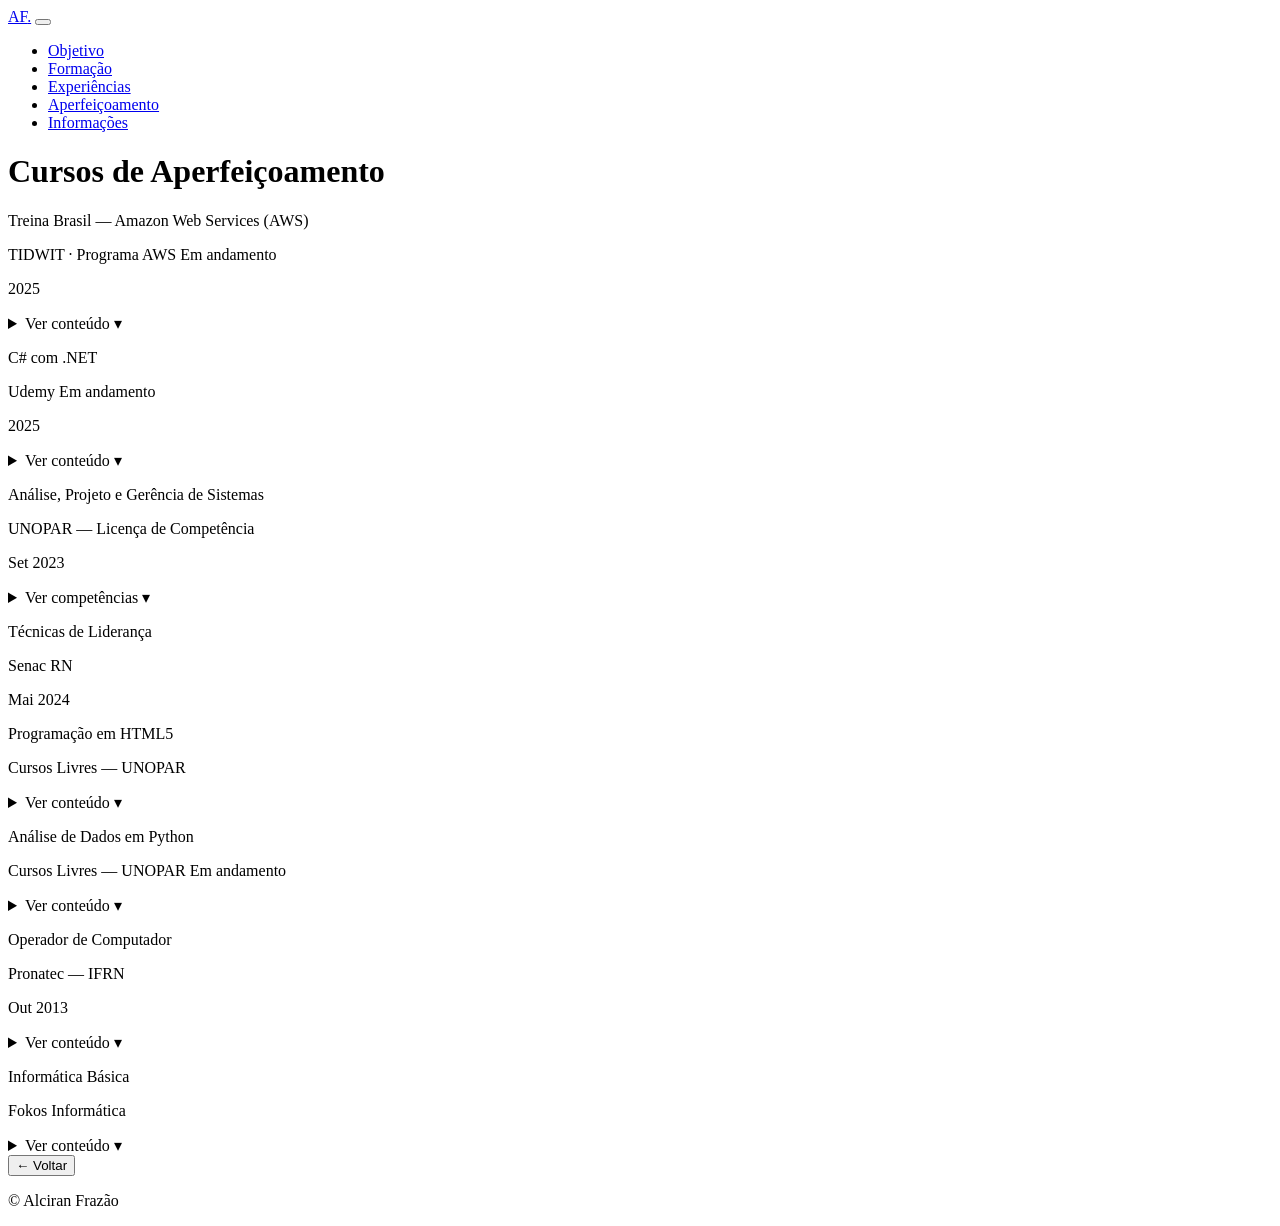
==== menu/cursos.html @ 59b2e838 "Add cursos.html for course details Adicionado a pasta "cursos" pois foi adicionado na pasta menu par" ====
<!DOCTYPE html>
<html lang="pt-BR">
  <head>
    <meta charset="UTF-8" />
    <meta name="viewport" content="width=device-width, initial-scale=1.0" />
    <title>Aperfeiçoamento | Alciran Frazão</title>
    <link rel="preconnect" href="https://fonts.googleapis.com" />
    <link href="https://fonts.googleapis.com/css2?family=Space+Mono:wght@400;700&family=DM+Sans:wght@300;400;600&display=swap" rel="stylesheet" />
    <link rel="stylesheet" href="../css/style.css" />
  </head>
  <body>

    <nav class="navbar" id="navbar">
      <a href="../index.html" class="nav-brand">AF<span class="accent">.</span></a>
      <button class="nav-toggle" id="navToggle" aria-label="Abrir menu">
        <span></span><span></span><span></span>
      </button>
      <ul class="nav-links" id="navLinks">
        <li><a href="objetivo.html">Objetivo</a></li>
        <li><a href="formacao.html">Formação</a></li>
        <li><a href="experiencias.html">Experiências</a></li>
        <li><a href="cursos.html">Aperfeiçoamento</a></li>
        <li><a href="informacoes.html">Informações</a></li>
      </ul>
    </nav>

    <div class="page-header">
      <h1>Cursos de Aperfeiçoamento</h1>
    </div>

    <main class="page-content">

      <!-- Cursos mais relevantes para dev primeiro -->

      <div class="card">
        <p class="card-title">Treina Brasil — Amazon Web Services (AWS)</p>
        <p class="card-subtitle">TIDWIT · Programa AWS <span class="tag-andamento">Em andamento</span></p>
        <p class="card-period">2025</p>
        <!-- O <details> permite expandir/recolher — funciona sem JavaScript! -->
        <details class="disciplinas">
          <summary>Ver conteúdo ▾</summary>
          <ul>
            <li>Fundamentos de Cloud Computing</li>
            <li>Serviços AWS (EC2, S3, Lambda)</li>
            <li>Certificado de Participação emitido</li>
          </ul>
        </details>
      </div>

      <div class="card">
        <p class="card-title">C# com .NET</p>
        <p class="card-subtitle">Udemy <span class="tag-andamento">Em andamento</span></p>
        <p class="card-period">2025</p>
        <details class="disciplinas">
          <summary>Ver conteúdo ▾</summary>
          <ul>
            <li>Fundamentos do C#</li>
            <li>Orientação a Objetos</li>
            <li>Desenvolvimento com .NET</li>
            <li>APIs com ASP.NET Core</li>
          </ul>
        </details>
      </div>

      <div class="card">
        <p class="card-title">Análise, Projeto e Gerência de Sistemas</p>
        <p class="card-subtitle">UNOPAR — Licença de Competência</p>
        <p class="card-period">Set 2023</p>
        <details class="disciplinas">
          <summary>Ver competências ▾</summary>
          <ul>
            <li>Business Intelligence (BI)</li>
            <li>Inteligência de negócios</li>
            <li>Gestão de riscos em TI</li>
          </ul>
        </details>
      </div>

      <div class="card">
        <p class="card-title">Técnicas de Liderança</p>
        <p class="card-subtitle">Senac RN</p>
        <p class="card-period">Mai 2024</p>
      </div>

      <div class="card">
        <p class="card-title">Programação em HTML5</p>
        <p class="card-subtitle">Cursos Livres — UNOPAR</p>
        <details class="disciplinas">
          <summary>Ver conteúdo ▾</summary>
          <ul>
            <li>Conceitos e técnicas de HTML5</li>
            <li>Novos elementos e multimídia</li>
            <li>Drag & Drop e Gráficos</li>
          </ul>
        </details>
      </div>

      <div class="card">
        <p class="card-title">Análise de Dados em Python</p>
        <p class="card-subtitle">Cursos Livres — UNOPAR <span class="tag-andamento">Em andamento</span></p>
        <details class="disciplinas">
          <summary>Ver conteúdo ▾</summary>
          <ul>
            <li>Introdução à linguagem Python</li>
            <li>Análise de dados com Python</li>
            <li>Estruturas de dados em Python</li>
          </ul>
        </details>
      </div>

      <div class="card">
        <p class="card-title">Operador de Computador</p>
        <p class="card-subtitle">Pronatec — IFRN</p>
        <p class="card-period">Out 2013</p>
        <details class="disciplinas">
          <summary>Ver conteúdo ▾</summary>
          <ul>
            <li>Apresentação e Editor de Textos</li>
            <li>Planilha Eletrônica</li>
            <li>Internet e Sistema Operacional</li>
            <li>Ética, Cidadania e Relações Interpessoais</li>
          </ul>
        </details>
      </div>

      <div class="card">
        <p class="card-title">Informática Básica</p>
        <p class="card-subtitle">Fokos Informática</p>
        <details class="disciplinas">
          <summary>Ver conteúdo ▾</summary>
          <ul>
            <li>Windows 7-10 e Internet</li>
            <li>Pacote Office</li>
            <li>CorelDraw 12</li>
          </ul>
        </details>
      </div>

      <div class="btn-back-wrapper">
        <button onclick="window.history.back()" class="btn-back">← Voltar</button>
      </div>
    </main>

    <footer class="footer">
      <p>© <span id="anoAtual"></span> Alciran Frazão</p>
    </footer>

    <script src="../js/main.js"></script>
  </body>
</html>
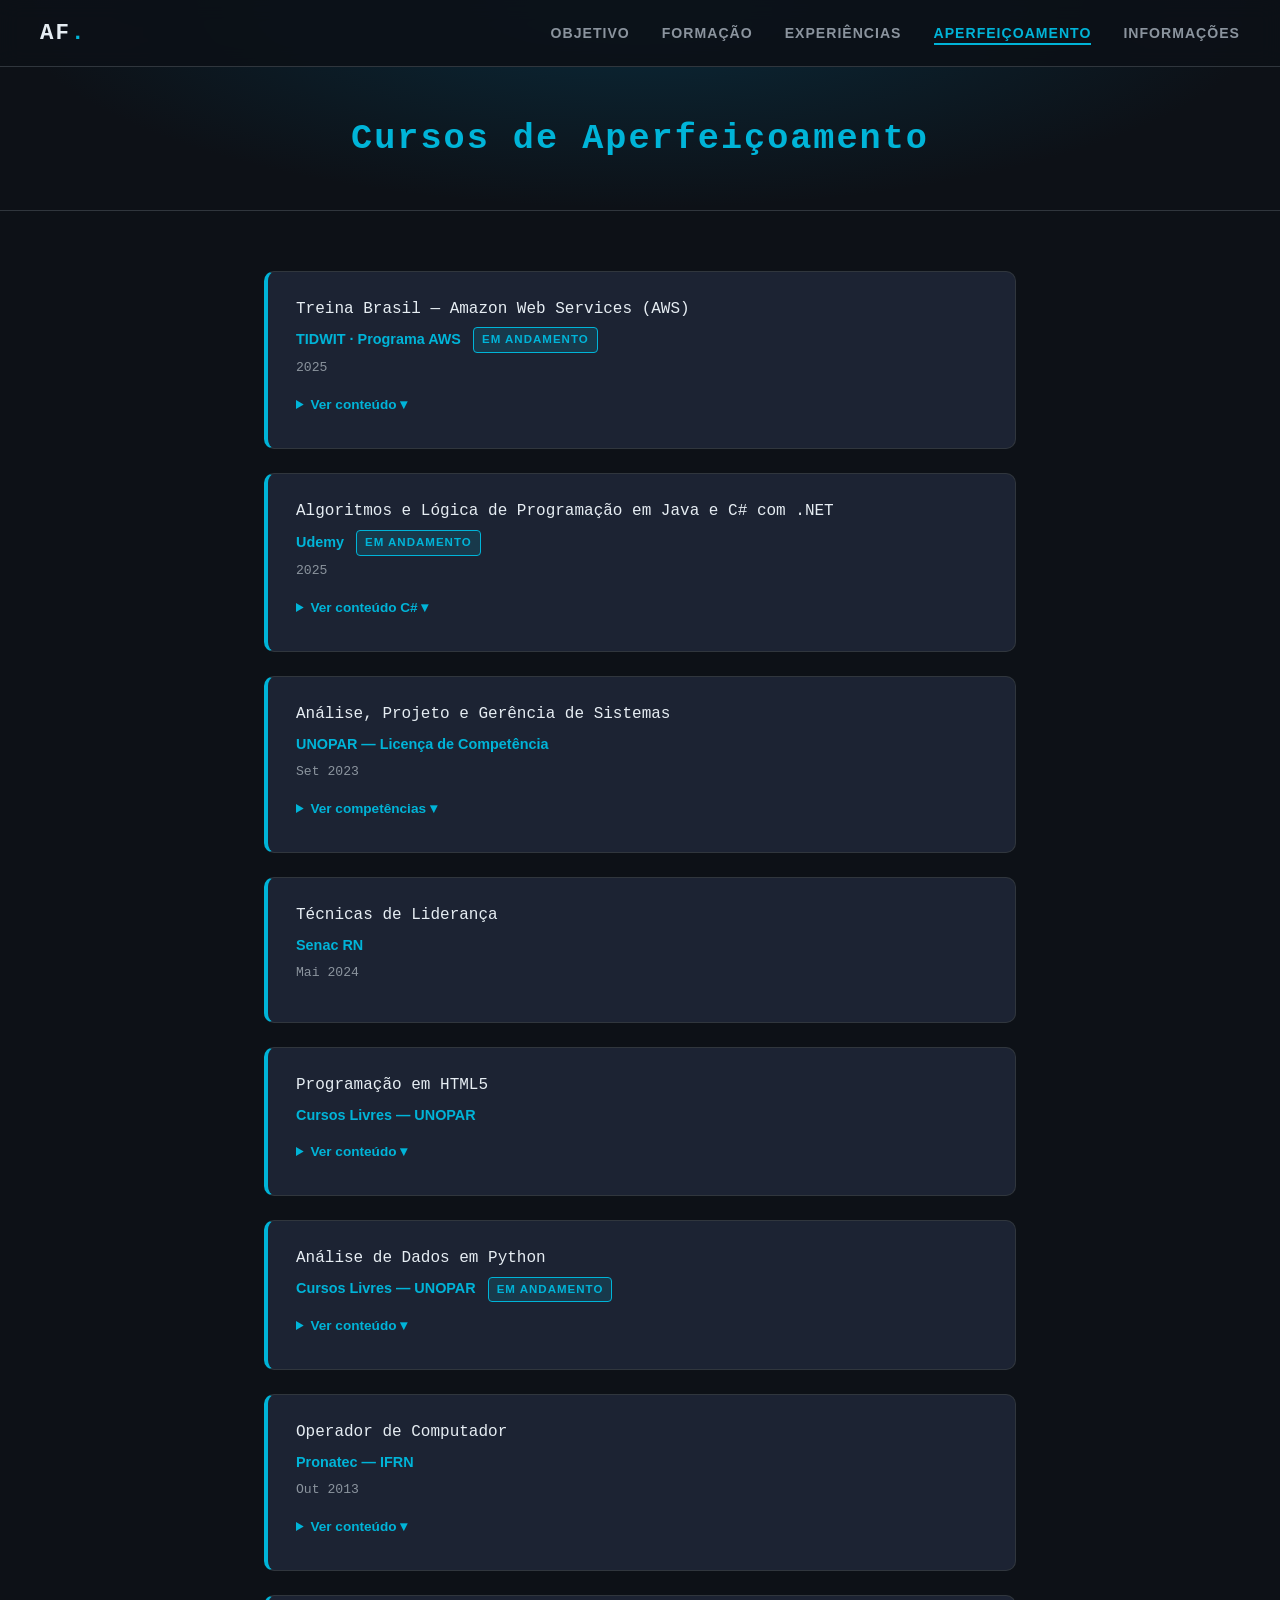
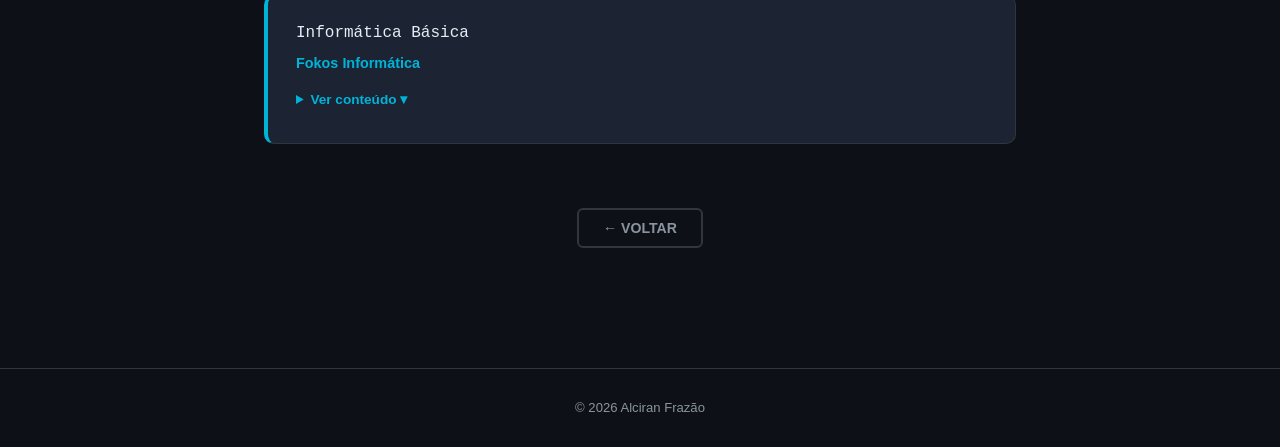
==== commit b90304b1: "Update course content for C# and Java" ====
--- a/menu/cursos.html
+++ b/menu/cursos.html
@@ -48,16 +48,50 @@
       </div>
 
       <div class="card">
-        <p class="card-title">C# com .NET</p>
+        <p class="card-title">Algoritmos e Lógica de Programação em Java e C# com .NET</p>
         <p class="card-subtitle">Udemy <span class="tag-andamento">Em andamento</span></p>
         <p class="card-period">2025</p>
         <details class="disciplinas">
-          <summary>Ver conteúdo ▾</summary>
+          <summary>Ver conteúdo C# ▾</summary>
           <ul>
-            <li>Fundamentos do C#</li>
-            <li>Orientação a Objetos</li>
-            <li>Desenvolvimento com .NET</li>
-            <li>APIs com ASP.NET Core</li>
+            <li>Solução do problema retangulo</li>
+            <li>Solução do problema idades</li>
+            <li>Solução do problema menor_de_tres</li>
+            <li>Solução do problema crescente</li>
+            <li>Solução do problema soma_impares</li>
+            <li>Solução do problema soma_vetor</li>
+            <li>Solução do problema diagonal_negativos</li>
+          </ul>
+          <summary>Ver conteúdo Java ▾</summary>
+          <ul>
+            <li>Solução do problema retangulo</li>
+            <li>Solução do problema idades</li>
+            <li>Solução do problema menor_de_tres</li>
+            <li>Solução do problema crescente</li>
+            <li>Solução do problema soma_impares</li>
+            <li>Solução do problema soma_vetor</li>
+            <li>Solução do problema diagonal_negativos</li>
+
+           <li>Visão geral do capítulo</li>
+            <li>Material de apoio do capítulo</li>
+            <li>Primeiro programa em Java no Eclipse</li>
+            <li>Variáveis e tipos de dados em Java</li>
+            <li>Operadores em Java</li>
+            <li>Saída de dados em Java</li>
+            <li>Processamento e casting em Java</li>
+            <li>Entrada de dados em Java</li>
+            <li>Como executar o Debugger no Eclipse</li>
+            <li>Estruturas de controle em Java</li>
+            <li>Vetores em Java</li>
+            <li>Matrizes em Java</li>
+            <li>Solução do problema retangulo</li>
+            <li>Solução do problema idades</li>
+            <li>Solução do problema menor_de_tres</li>
+            <li>Solução do problema crescente</li>
+            <li>Solução do problema soma_impares</li>
+            <li>Solução do problema soma_vetor</li>
+            <li>Solução do problema diagonal_negativos</li>
+            
           </ul>
         </details>
       </div>
--- a/css/style.css
+++ b/css/style.css
@@ -0,0 +1,670 @@
+/* ============================================================
+   style.css — Estilos do Currículo de Alciran Frazão
+   
+   Organização:
+   1. Variáveis de cores e fontes (root)
+   2. Reset geral
+   3. Navegação (navbar)
+   4. Seção hero (tela principal)
+   5. Badges de tecnologias
+   6. Seção "Sobre"
+   7. Estilos compartilhados das páginas internas (menu/)
+   8. Cards de experiência / formação / cursos
+   9. Barra de habilidades
+   10. Animações
+   11. Responsividade (celular)
+   ============================================================ */
+
+
+/* ============================================================
+   1. VARIÁVEIS GLOBAIS
+   Muda as cores aqui e refletem em todo o site
+   ============================================================ */
+:root {
+  --cor-fundo: #0d1117;          /* fundo escuro principal */
+  --cor-fundo-2: #161b22;        /* fundo levemente mais claro */
+  --cor-card: #1c2333;           /* fundo dos cards */
+  --cor-borda: #30363d;          /* bordas sutis */
+  --cor-texto: #e6edf3;          /* texto claro principal */
+  --cor-texto-2: #8b949e;        /* texto secundário */
+  --cor-destaque: #00b4d8;       /* azul elétrico — cor de acento */
+  --cor-destaque-2: #0077b6;     /* azul mais escuro para hover */
+  --cor-badge: #1f4e6e;          /* fundo dos badges de tech */
+
+  --fonte-titulo: 'Space Mono', monospace;    /* fonte "código" para títulos */
+  --fonte-corpo: 'DM Sans', sans-serif;       /* fonte legível para texto */
+
+  --raio: 10px;                  /* arredondamento padrão dos cantos */
+  --sombra: 0 4px 20px rgba(0, 180, 216, 0.15);  /* sombra suave azulada */
+  --transicao: all 0.3s ease;    /* duração padrão de animações */
+}
+
+
+/* ============================================================
+   2. RESET GERAL
+   Remove estilos padrão do navegador para ter controle total
+   ============================================================ */
+*, *::before, *::after {
+  box-sizing: border-box;  /* padding e border não aumentam o tamanho do elemento */
+  margin: 0;
+  padding: 0;
+}
+
+html {
+  scroll-behavior: smooth;  /* rolagem suave ao clicar em âncoras */
+}
+
+body {
+  background-color: var(--cor-fundo);
+  color: var(--cor-texto);
+  font-family: var(--fonte-corpo);
+  font-size: 16px;
+  line-height: 1.7;
+  min-height: 100vh;
+}
+
+a {
+  color: var(--cor-destaque);
+  text-decoration: none;
+  transition: var(--transicao);
+}
+
+a:hover {
+  color: var(--cor-destaque-2);
+}
+
+
+/* ============================================================
+   3. NAVEGAÇÃO (navbar fixa no topo)
+   ============================================================ */
+.navbar {
+  position: fixed;           /* fica fixa no topo ao fazer scroll */
+  top: 0;
+  left: 0;
+  right: 0;
+  z-index: 1000;             /* fica por cima de tudo */
+  display: flex;
+  align-items: center;
+  justify-content: space-between;
+  padding: 14px 40px;
+  background: rgba(13, 17, 23, 0.92);   /* fundo semi-transparente */
+  backdrop-filter: blur(10px);           /* efeito vidro fosco */
+  border-bottom: 1px solid var(--cor-borda);
+}
+
+/* Logo "AF." no canto esquerdo */
+.nav-brand {
+  font-family: var(--fonte-titulo);
+  font-size: 1.4rem;
+  font-weight: 700;
+  color: var(--cor-texto);
+  letter-spacing: 2px;
+}
+
+/* O ponto colorido depois do "AF" */
+.accent {
+  color: var(--cor-destaque);
+}
+
+/* Lista de links do menu */
+.nav-links {
+  list-style: none;
+  display: flex;
+  gap: 32px;
+}
+
+.nav-links a {
+  color: var(--cor-texto-2);
+  font-size: 0.88rem;
+  font-weight: 600;
+  text-transform: uppercase;
+  letter-spacing: 1px;
+}
+
+.nav-links a:hover {
+  color: var(--cor-destaque);
+}
+
+/* Botão hambúrguer (visível só em celular via media query) */
+.nav-toggle {
+  display: none;
+  flex-direction: column;
+  gap: 5px;
+  background: none;
+  border: none;
+  cursor: pointer;
+  padding: 4px;
+}
+
+/* As três linhas do ícone hambúrguer */
+.nav-toggle span {
+  display: block;
+  width: 25px;
+  height: 2px;
+  background: var(--cor-texto);
+  transition: var(--transicao);
+}
+
+
+/* ============================================================
+   4. SEÇÃO HERO — Tela inicial com foto e nome
+   ============================================================ */
+.hero {
+  min-height: 100vh;             /* ocupa a tela inteira */
+  display: flex;
+  flex-direction: column;
+  align-items: center;
+  justify-content: center;
+  text-align: center;
+  padding: 120px 20px 60px;
+  /* Gradiente sutil no fundo */
+  background: radial-gradient(ellipse at top, #0a2a3a 0%, var(--cor-fundo) 60%);
+}
+
+/* Foto de perfil circular */
+.hero-photo {
+  width: 160px;
+  height: 160px;
+  border-radius: 50%;
+  overflow: hidden;
+  border: 3px solid var(--cor-destaque);
+  box-shadow: 0 0 30px rgba(0, 180, 216, 0.4);  /* brilho azul ao redor */
+  margin-bottom: 28px;
+  /* Animação de pulsação suave no brilho */
+  animation: pulso 3s ease-in-out infinite;
+}
+
+.hero-photo img {
+  width: 100%;
+  height: 100%;
+  object-fit: cover;  /* imagem preenche sem distorcer */
+}
+
+/* Nome principal */
+.hero-name {
+  font-family: var(--fonte-titulo);
+  font-size: clamp(2rem, 5vw, 3.5rem);  /* tamanho fluido: menor em celular */
+  color: var(--cor-texto);
+  letter-spacing: 2px;
+  margin-bottom: 12px;
+}
+
+/* Cargo digitado pelo JavaScript */
+.hero-role {
+  font-size: 1.1rem;
+  color: var(--cor-destaque);
+  font-family: var(--fonte-titulo);
+  margin-bottom: 32px;
+  min-height: 28px;  /* evita o layout "pular" enquanto digita */
+}
+
+/* Cursor piscante (animado via CSS) */
+.cursor {
+  display: inline-block;
+  width: 2px;
+  height: 1.1em;
+  background: var(--cor-destaque);
+  margin-left: 2px;
+  vertical-align: middle;
+  animation: piscar 0.8s step-end infinite;
+}
+
+/* Botões de ação */
+.hero-actions {
+  display: flex;
+  gap: 16px;
+  flex-wrap: wrap;
+  justify-content: center;
+  margin-top: 36px;
+}
+
+/* Botão principal preenchido */
+.btn-primary {
+  background: var(--cor-destaque);
+  color: #000;
+  padding: 12px 28px;
+  border-radius: 6px;
+  font-weight: 700;
+  font-size: 0.9rem;
+  text-transform: uppercase;
+  letter-spacing: 1px;
+  transition: var(--transicao);
+}
+
+.btn-primary:hover {
+  background: var(--cor-destaque-2);
+  color: #fff;
+  transform: translateY(-2px);  /* sobe levemente ao passar o mouse */
+  box-shadow: var(--sombra);
+}
+
+/* Botão outline (só borda) */
+.btn-outline {
+  border: 2px solid var(--cor-destaque);
+  color: var(--cor-destaque);
+  padding: 12px 28px;
+  border-radius: 6px;
+  font-weight: 700;
+  font-size: 0.9rem;
+  text-transform: uppercase;
+  letter-spacing: 1px;
+  transition: var(--transicao);
+}
+
+.btn-outline:hover {
+  background: var(--cor-destaque);
+  color: #000;
+  transform: translateY(-2px);
+}
+
+
+/* ============================================================
+   5. BADGES DE TECNOLOGIAS
+   ============================================================ */
+.tech-badges {
+  display: flex;
+  flex-wrap: wrap;
+  gap: 10px;
+  justify-content: center;
+  margin-top: 24px;
+}
+
+.badge {
+  background: var(--cor-badge);
+  color: var(--cor-destaque);
+  padding: 6px 14px;
+  border-radius: 20px;
+  font-size: 0.8rem;
+  font-weight: 700;
+  font-family: var(--fonte-titulo);
+  border: 1px solid rgba(0, 180, 216, 0.3);
+  letter-spacing: 0.5px;
+}
+
+
+/* ============================================================
+   6. CONTAINER GERAL (centrado, com largura máxima)
+   ============================================================ */
+.container {
+  max-width: 860px;
+  margin: 0 auto;
+  padding: 0 20px;
+}
+
+/* Seções com padding e linha separadora */
+.section {
+  padding: 80px 20px;
+  border-top: 1px solid var(--cor-borda);
+}
+
+/* Título das seções com linha decorativa */
+.section-title {
+  font-family: var(--fonte-titulo);
+  font-size: 1.6rem;
+  color: var(--cor-destaque);
+  margin-bottom: 36px;
+  padding-bottom: 12px;
+  border-bottom: 2px solid var(--cor-borda);
+}
+
+/* Texto descritivo da seção Sobre */
+.sobre-text {
+  color: var(--cor-texto-2);
+  font-size: 1rem;
+  margin-bottom: 16px;
+}
+
+.sobre-text strong {
+  color: var(--cor-texto);
+}
+
+/* Links de contato em linha */
+.contact-row {
+  display: flex;
+  flex-wrap: wrap;
+  gap: 20px;
+  margin-top: 28px;
+}
+
+.contact-link {
+  display: flex;
+  align-items: center;
+  gap: 8px;
+  color: var(--cor-texto-2);
+  font-size: 0.9rem;
+  font-weight: 600;
+  transition: var(--transicao);
+}
+
+.contact-link:hover {
+  color: var(--cor-destaque);
+}
+
+
+/* ============================================================
+   7. PÁGINAS INTERNAS DO MENU (menu/*.html)
+   Essas classes são usadas nos arquivos dentro da pasta menu/
+   ============================================================ */
+
+/* Cabeçalho das páginas internas */
+.page-header {
+  padding: 110px 20px 40px;
+  text-align: center;
+  border-bottom: 1px solid var(--cor-borda);
+  background: radial-gradient(ellipse at top, #0a2a3a 0%, var(--cor-fundo) 70%);
+}
+
+.page-header h1 {
+  font-family: var(--fonte-titulo);
+  font-size: clamp(1.4rem, 4vw, 2.2rem);
+  color: var(--cor-destaque);
+  letter-spacing: 2px;
+}
+
+/* Conteúdo das páginas internas */
+.page-content {
+  max-width: 800px;
+  margin: 60px auto;
+  padding: 0 24px;
+}
+
+/* Botão voltar ao início */
+.btn-back {
+  display: inline-flex;
+  align-items: center;
+  gap: 8px;
+  margin: 40px auto 60px;
+  background: transparent;
+  border: 2px solid var(--cor-borda);
+  color: var(--cor-texto-2);
+  padding: 10px 24px;
+  border-radius: 6px;
+  font-size: 0.88rem;
+  font-weight: 700;
+  font-family: var(--fonte-corpo);
+  text-transform: uppercase;
+  cursor: pointer;
+  transition: var(--transicao);
+  text-decoration: none;
+}
+
+.btn-back:hover {
+  border-color: var(--cor-destaque);
+  color: var(--cor-destaque);
+  background: rgba(0, 180, 216, 0.05);
+}
+
+.btn-back-wrapper {
+  text-align: center;
+}
+
+
+/* ============================================================
+   8. CARDS — usados em experiência, formação, cursos
+   ============================================================ */
+.card {
+  background: var(--cor-card);
+  border: 1px solid var(--cor-borda);
+  border-left: 4px solid var(--cor-destaque);  /* linha colorida à esquerda */
+  border-radius: var(--raio);
+  padding: 24px 28px;
+  margin-bottom: 24px;
+  transition: var(--transicao);
+  /* Animação: começa invisível, JavaScript faz aparecer */
+  opacity: 0;
+  transform: translateY(20px);
+}
+
+/* Quando o JavaScript adiciona essa classe, o card aparece */
+.card.visible {
+  opacity: 1;
+  transform: translateY(0);
+  transition: opacity 0.5s ease, transform 0.5s ease;
+}
+
+.card:hover {
+  border-left-color: var(--cor-destaque-2);
+  box-shadow: var(--sombra);
+  transform: translateY(-2px);
+}
+
+/* Título dentro do card */
+.card-title {
+  font-family: var(--fonte-titulo);
+  font-size: 1rem;
+  color: var(--cor-texto);
+  margin-bottom: 4px;
+}
+
+/* Instituição / empresa */
+.card-subtitle {
+  color: var(--cor-destaque);
+  font-size: 0.9rem;
+  font-weight: 600;
+  margin-bottom: 4px;
+}
+
+/* Período (ex: 2022 - 2024) */
+.card-period {
+  color: var(--cor-texto-2);
+  font-size: 0.82rem;
+  margin-bottom: 14px;
+  font-family: var(--fonte-titulo);
+}
+
+/* Lista de itens dentro do card */
+.card-list {
+  list-style: none;
+  padding: 0;
+}
+
+.card-list li {
+  position: relative;
+  padding-left: 18px;
+  color: var(--cor-texto-2);
+  font-size: 0.92rem;
+  margin-bottom: 4px;
+}
+
+/* Bolinha azul antes de cada item da lista */
+.card-list li::before {
+  content: '▸';
+  position: absolute;
+  left: 0;
+  color: var(--cor-destaque);
+}
+
+/* Tag de status (ex: "EM ANDAMENTO") */
+.tag-andamento {
+  display: inline-block;
+  background: rgba(0, 180, 216, 0.15);
+  color: var(--cor-destaque);
+  border: 1px solid var(--cor-destaque);
+  border-radius: 4px;
+  font-size: 0.72rem;
+  font-weight: 700;
+  padding: 2px 8px;
+  text-transform: uppercase;
+  letter-spacing: 1px;
+  margin-left: 8px;
+  vertical-align: middle;
+}
+
+/* Sub-lista de disciplinas */
+.disciplinas {
+  margin-top: 12px;
+}
+
+.disciplinas summary {
+  color: var(--cor-destaque);
+  font-size: 0.85rem;
+  font-weight: 600;
+  cursor: pointer;
+  user-select: none;
+  margin-bottom: 8px;
+}
+
+.disciplinas ul {
+  list-style: none;
+  padding-left: 12px;
+}
+
+.disciplinas ul li {
+  font-size: 0.85rem;
+  color: var(--cor-texto-2);
+  padding-left: 14px;
+  position: relative;
+  margin-bottom: 2px;
+}
+
+.disciplinas ul li::before {
+  content: '·';
+  position: absolute;
+  left: 0;
+  color: var(--cor-destaque);
+}
+
+
+/* ============================================================
+   9. BARRA DE HABILIDADES (seção Informações)
+   ============================================================ */
+.skill-item {
+  margin-bottom: 20px;
+}
+
+.skill-header {
+  display: flex;
+  justify-content: space-between;
+  margin-bottom: 6px;
+}
+
+.skill-name {
+  font-weight: 600;
+  font-size: 0.9rem;
+  color: var(--cor-texto);
+}
+
+.skill-percent {
+  font-family: var(--fonte-titulo);
+  font-size: 0.82rem;
+  color: var(--cor-destaque);
+}
+
+/* Trilho da barra */
+.skill-bar {
+  width: 100%;
+  height: 8px;
+  background: var(--cor-card);
+  border-radius: 10px;
+  overflow: hidden;
+  border: 1px solid var(--cor-borda);
+}
+
+/* Preenchimento da barra — largura controlada pelo atributo style="" no HTML */
+.skill-fill {
+  height: 100%;
+  background: linear-gradient(90deg, var(--cor-destaque), var(--cor-destaque-2));
+  border-radius: 10px;
+  width: 0;  /* começa em 0, JavaScript anima até o valor real */
+  transition: width 1s ease;
+}
+
+/* Quando o JavaScript adiciona "visible", a barra cresce */
+.skill-item.visible .skill-fill {
+  width: var(--target-width);  /* valor definido pelo style="--target-width: 80%" */
+}
+
+
+/* ============================================================
+   10. ANIMAÇÕES
+   ============================================================ */
+
+/* Elementos que aparecem ao entrar na tela (adicionado pelo JS) */
+.fade-in {
+  opacity: 0;
+  transform: translateY(24px);
+  transition: opacity 0.6s ease, transform 0.6s ease;
+}
+
+.fade-in.visible {
+  opacity: 1;
+  transform: none;
+}
+
+/* Pulsação do brilho da foto */
+@keyframes pulso {
+  0%, 100% { box-shadow: 0 0 20px rgba(0, 180, 216, 0.3); }
+  50%       { box-shadow: 0 0 40px rgba(0, 180, 216, 0.6); }
+}
+
+/* Cursor piscante na animação de digitação */
+@keyframes piscar {
+  0%, 100% { opacity: 1; }
+  50%       { opacity: 0; }
+}
+
+
+/* ============================================================
+   11. RODAPÉ
+   ============================================================ */
+.footer {
+  text-align: center;
+  padding: 28px;
+  border-top: 1px solid var(--cor-borda);
+  color: var(--cor-texto-2);
+  font-size: 0.82rem;
+}
+
+
+/* ============================================================
+   12. RESPONSIVIDADE — Celular (tela menor que 768px)
+   ============================================================ */
+@media (max-width: 768px) {
+
+  /* Navbar: esconde os links e mostra o botão hambúrguer */
+  .nav-toggle {
+    display: flex;
+  }
+
+  /* Menu recolhido por padrão no celular */
+  .nav-links {
+    display: none;
+    flex-direction: column;
+    position: absolute;
+    top: 100%;
+    left: 0;
+    right: 0;
+    background: var(--cor-fundo-2);
+    border-bottom: 1px solid var(--cor-borda);
+    padding: 20px;
+    gap: 20px;
+    text-align: center;
+  }
+
+  /* Quando o JavaScript adiciona "open", o menu aparece */
+  .nav-links.open {
+    display: flex;
+  }
+
+  .hero {
+    padding: 100px 20px 60px;
+  }
+
+  .hero-actions {
+    flex-direction: column;
+    align-items: center;
+  }
+
+  .contact-row {
+    flex-direction: column;
+    align-items: flex-start;
+  }
+
+  .navbar {
+    padding: 14px 20px;
+  }
+
+  .page-content {
+    padding: 0 16px;
+  }
+}
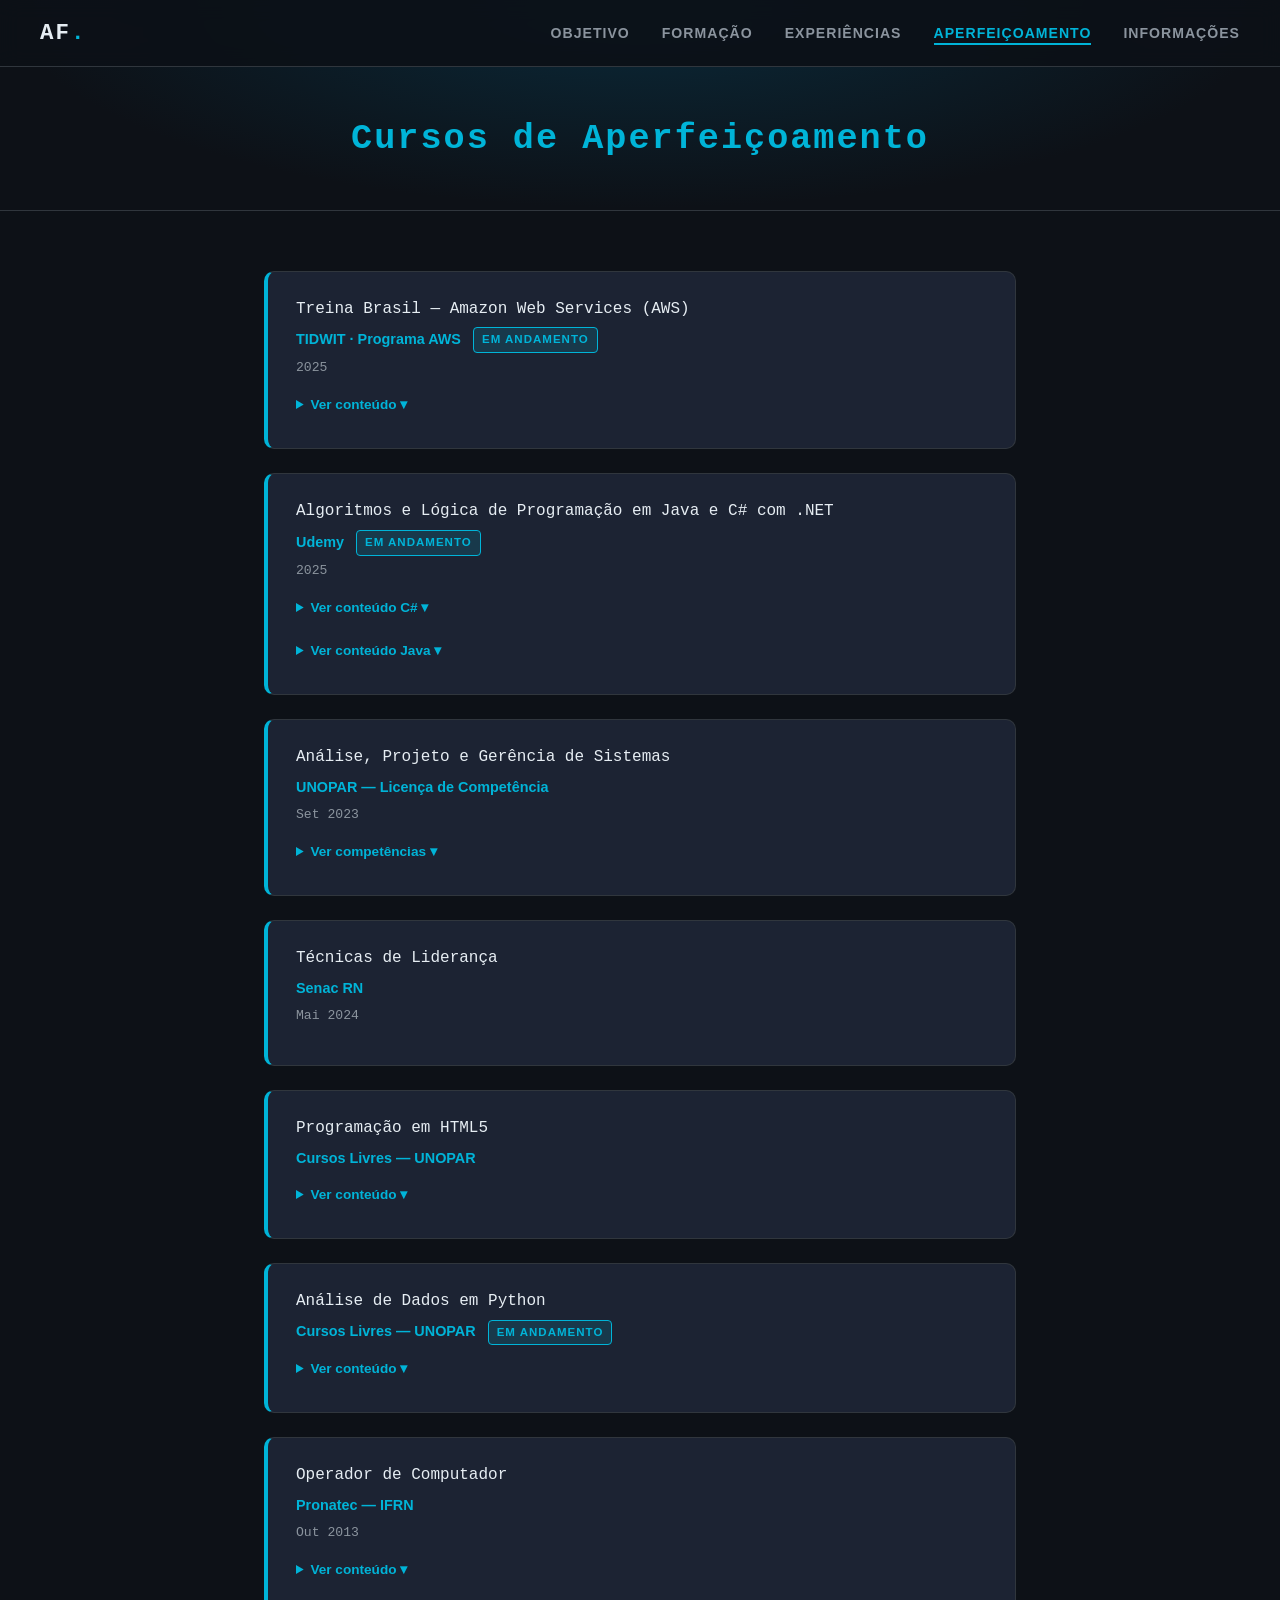
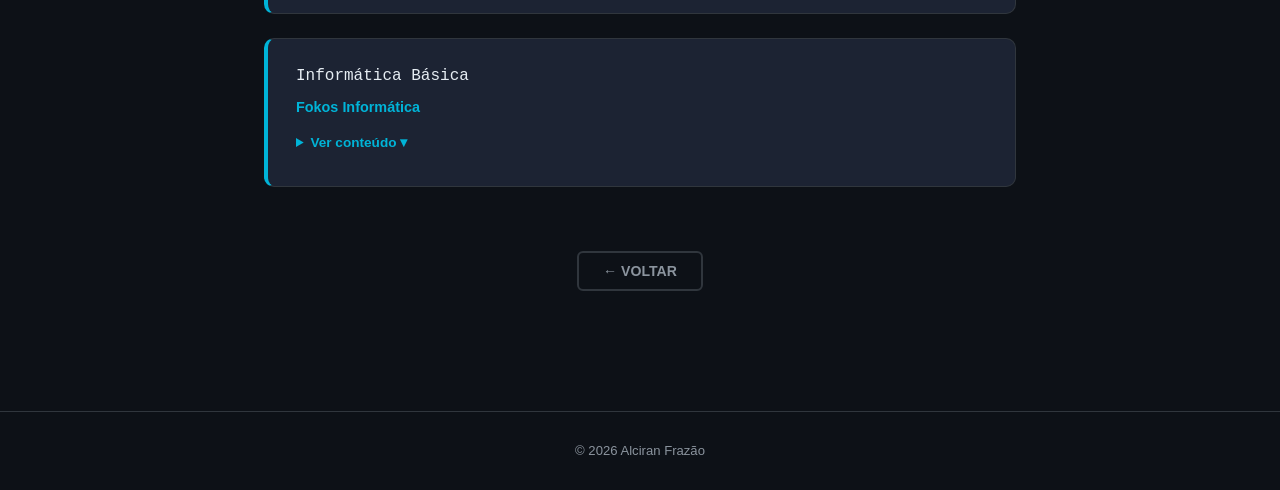
==== commit 8947b837: "Add details section for Java content" ====
--- a/menu/cursos.html
+++ b/menu/cursos.html
@@ -62,7 +62,9 @@
             <li>Solução do problema soma_vetor</li>
             <li>Solução do problema diagonal_negativos</li>
           </ul>
-          <summary>Ver conteúdo Java ▾</summary>
+        </details>
+        <details class="disciplinas">
+        <summary>Ver conteúdo Java ▾</summary>
           <ul>
             <li>Solução do problema retangulo</li>
             <li>Solução do problema idades</li>
@@ -91,9 +93,9 @@
             <li>Solução do problema soma_impares</li>
             <li>Solução do problema soma_vetor</li>
             <li>Solução do problema diagonal_negativos</li>
-            
           </ul>
         </details>
+        
       </div>
 
       <div class="card">
